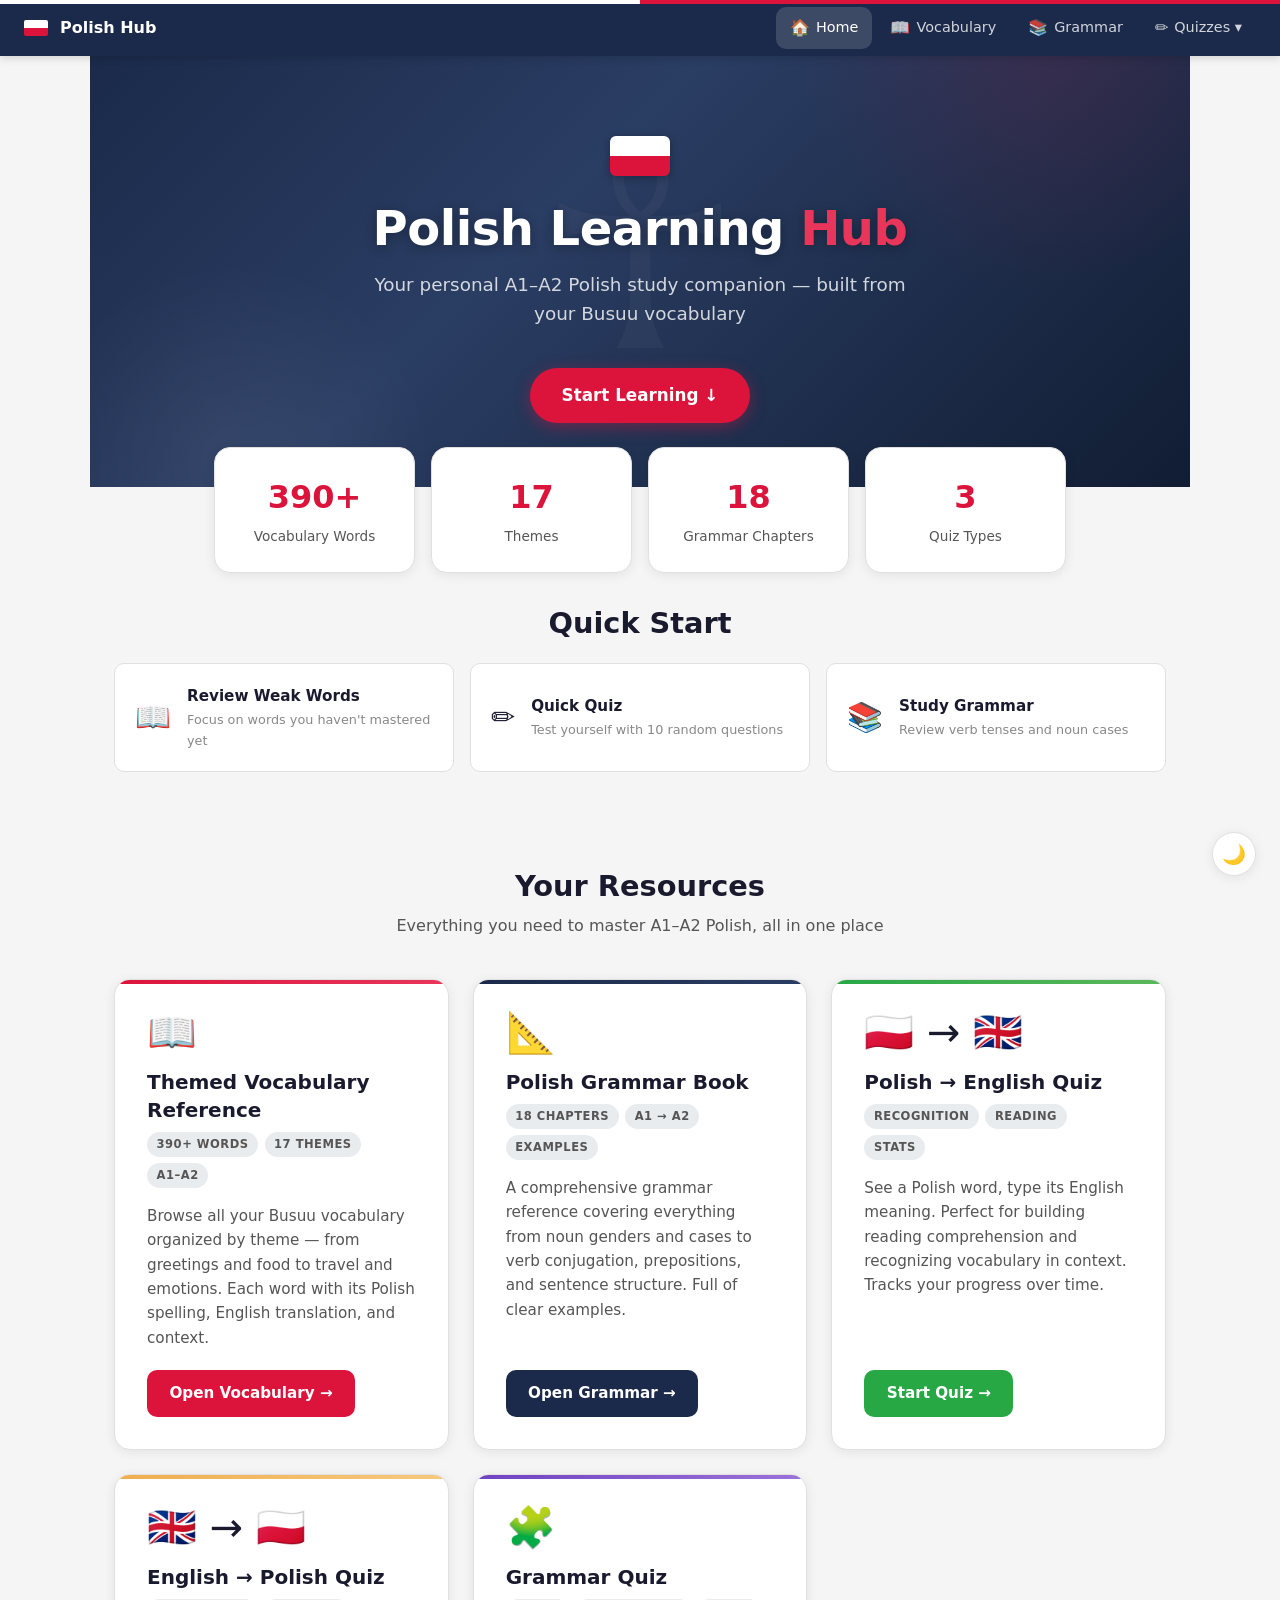
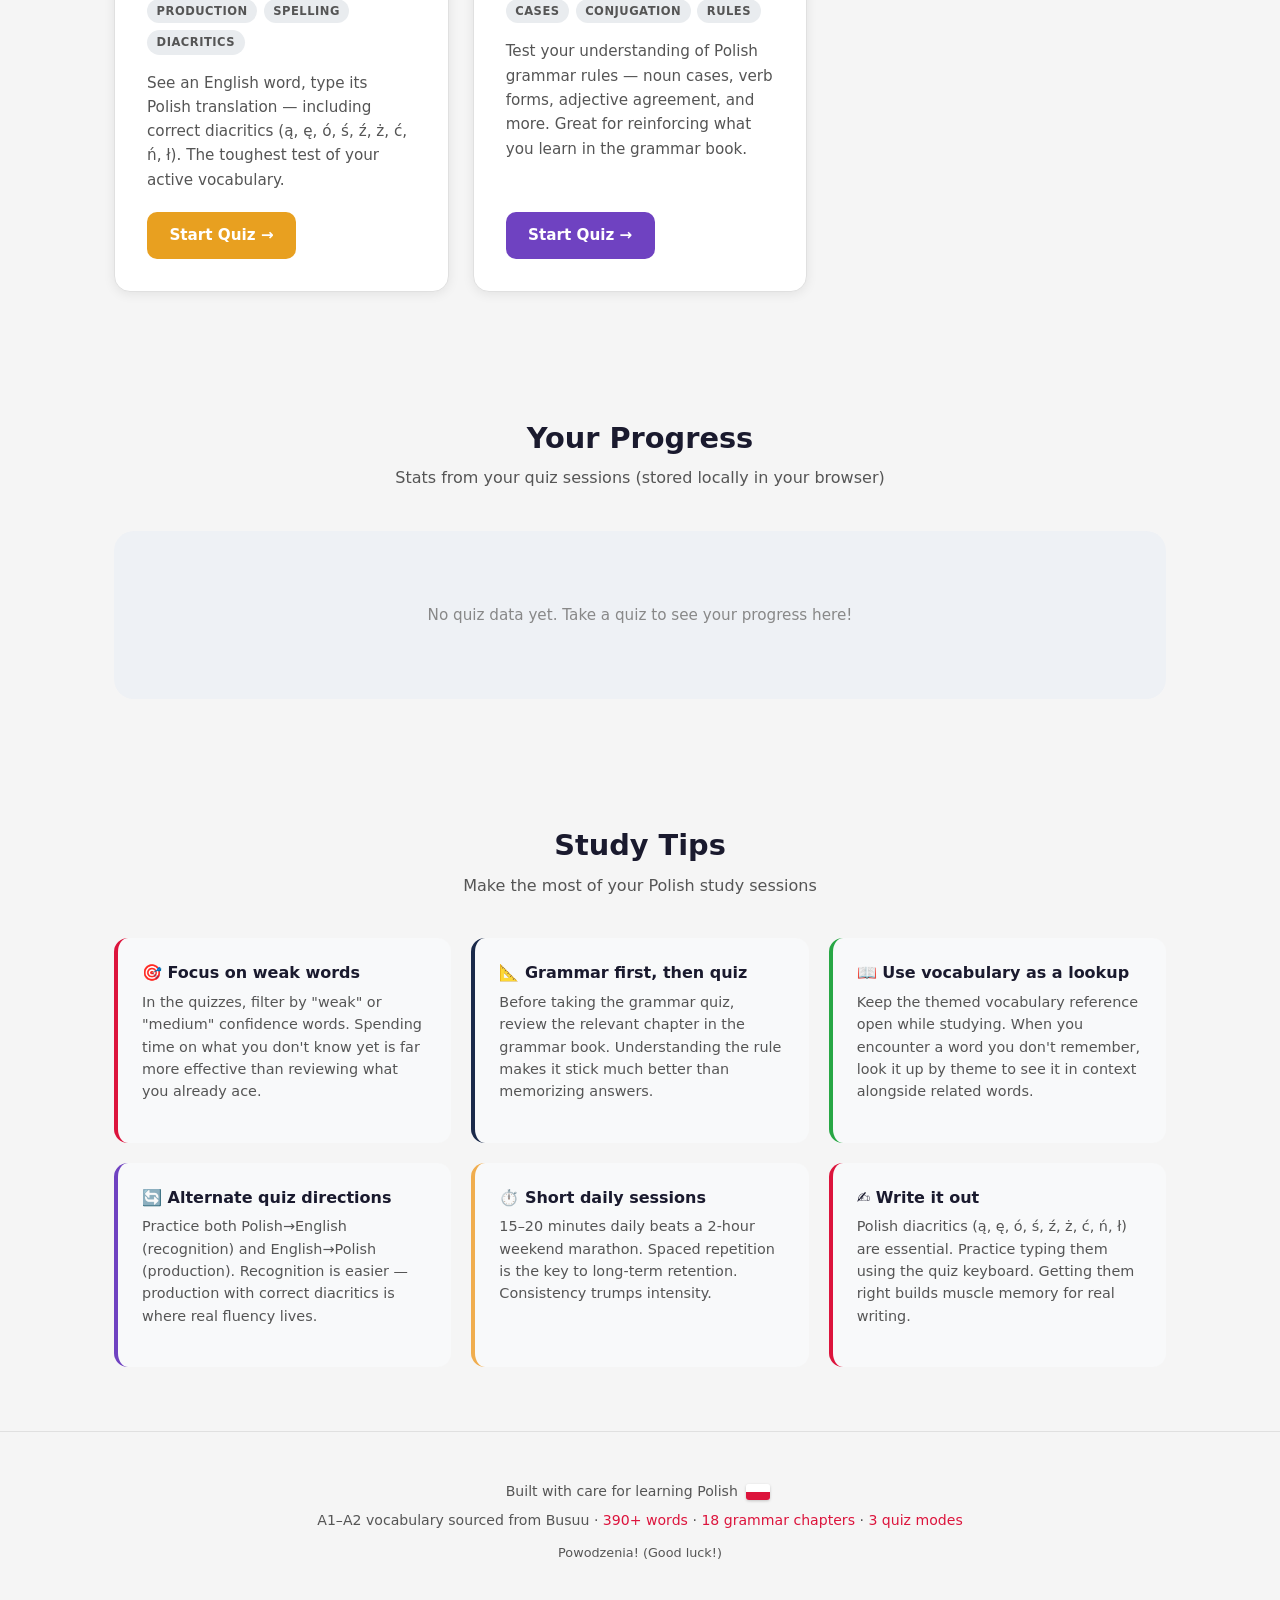
==== index.html @ c6f992fa "Polish Learning Platform - A1-A2" ====
<!DOCTYPE html>
<html lang="en">
<head>
<meta charset="UTF-8">
<meta name="viewport" content="width=device-width, initial-scale=1.0">
<title>Polish Learning Hub — A1-A2 Study Companion</title>
<link rel="stylesheet" href="css/base.css">
<link rel="stylesheet" href="css/components.css">
<link rel="stylesheet" href="css/layout.css">
<script src="js/shared.js" defer></script>
<style>
/* ── Page-specific variables ── */
:root {
  --navy-dark: #111d33;
  --hero-overlay: rgba(27,42,74,0.92);
  --section-alt: #eef1f5;
  --tip-bg: #f8f9fa;
  --stat-bar-bg: #e9ecef;
}

[data-theme="dark"] {
  --hero-overlay: rgba(13,17,23,0.92);
  --section-alt: #161b22;
  --tip-bg: #1c2333;
  --stat-bar-bg: #21262d;
}

/* ── Decorative flag stripe along top ── */
body::before {
  content: '';
  display: block;
  height: 4px;
  background: linear-gradient(90deg, #fff 50%, var(--red) 50%);
  position: fixed;
  top: 0;
  left: 0;
  right: 0;
  z-index: 1001;
}

/* ── Hero section ── */
.hero {
  position: relative;
  background: linear-gradient(135deg, var(--navy) 0%, var(--navy-light) 40%, var(--navy-dark) 100%);
  color: #fff;
  padding: 5rem 2rem 4rem;
  text-align: center;
  overflow: hidden;
}

/* Subtle diagonal flag accent */
.hero::before {
  content: '';
  position: absolute;
  top: -60%;
  right: -10%;
  width: 500px;
  height: 500px;
  background: radial-gradient(circle, rgba(220,20,60,0.12) 0%, transparent 70%);
  border-radius: 50%;
  pointer-events: none;
}
.hero::after {
  content: '';
  position: absolute;
  bottom: -40%;
  left: -5%;
  width: 400px;
  height: 400px;
  background: radial-gradient(circle, rgba(255,255,255,0.06) 0%, transparent 70%);
  border-radius: 50%;
  pointer-events: none;
}

/* Polish eagle silhouette in CSS */
.eagle-watermark {
  position: absolute;
  top: 50%;
  left: 50%;
  transform: translate(-50%, -50%);
  width: 320px;
  height: 320px;
  opacity: 0.03;
  pointer-events: none;
  font-size: 280px;
  line-height: 1;
  user-select: none;
}

.hero-content {
  position: relative;
  z-index: 2;
  max-width: 720px;
  margin: 0 auto;
}

.hero-flag {
  display: inline-flex;
  flex-direction: column;
  width: 60px;
  height: 40px;
  border-radius: 6px;
  overflow: hidden;
  box-shadow: 0 2px 8px rgba(0,0,0,0.3);
  margin-bottom: 1.5rem;
}
.hero-flag .top { background: #fff; flex: 1; }
.hero-flag .bottom { background: var(--red); flex: 1; }

.hero h1 {
  font-size: 3rem;
  font-weight: 800;
  letter-spacing: -0.5px;
  margin-bottom: 0.75rem;
  text-shadow: 0 2px 12px rgba(0,0,0,0.3);
  color: #fff;
}
.hero h1 span { color: var(--red-light); }

.hero-subtitle {
  font-size: 1.15rem;
  color: rgba(255,255,255,0.8);
  max-width: 540px;
  margin: 0 auto 2.5rem;
  line-height: 1.6;
}

.hero-cta {
  display: inline-flex;
  align-items: center;
  gap: 0.5rem;
  background: var(--red);
  color: #fff;
  text-decoration: none;
  padding: 0.85rem 2rem;
  border-radius: 50px;
  font-size: 1.05rem;
  font-weight: 600;
  transition: transform 0.2s, box-shadow 0.2s, background 0.2s;
  box-shadow: 0 4px 16px rgba(220,20,60,0.4);
}
.hero-cta:hover {
  transform: translateY(-2px);
  box-shadow: 0 6px 24px rgba(220,20,60,0.5);
  background: var(--red-light);
  color: #fff;
}

/* ── Stats bar ── */
.stats-bar {
  display: grid;
  grid-template-columns: repeat(4, 1fr);
  gap: 1rem;
  max-width: 900px;
  margin: -2.5rem auto 0;
  padding: 0 1.5rem;
  position: relative;
  z-index: 10;
}

.stat-card {
  background: var(--card-bg);
  border-radius: 16px;
  padding: 1.5rem 1rem;
  text-align: center;
  box-shadow: var(--shadow);
  border: 1px solid var(--border);
  transition: transform 0.3s, box-shadow 0.3s;
}
.stat-card:hover {
  transform: translateY(-4px);
  box-shadow: var(--shadow-hover);
}

.stat-number {
  font-size: 2rem;
  font-weight: 800;
  color: var(--red);
  display: block;
}
.stat-label {
  font-size: 0.85rem;
  color: var(--text-secondary);
  margin-top: 0.25rem;
  font-weight: 500;
}

/* ── Section common ── */
section {
  padding: 4rem 1.5rem;
  max-width: 1100px;
  margin: 0 auto;
}

.section-title {
  text-align: center;
  font-size: 1.8rem;
  font-weight: 700;
  margin-bottom: 0.5rem;
}
.section-subtitle {
  text-align: center;
  color: var(--text-secondary);
  margin-bottom: 2.5rem;
  font-size: 1rem;
}

/* ── Resource cards grid ── */
.resources-grid {
  display: grid;
  grid-template-columns: repeat(auto-fit, minmax(300px, 1fr));
  gap: 1.5rem;
}

.resource-card {
  background: var(--card-bg);
  border-radius: 16px;
  padding: 2rem;
  border: 1px solid var(--border);
  box-shadow: var(--shadow);
  transition: transform 0.3s, box-shadow 0.3s, border-color 0.3s;
  display: flex;
  flex-direction: column;
  position: relative;
  overflow: hidden;
}
.resource-card::before {
  content: '';
  position: absolute;
  top: 0;
  left: 0;
  right: 0;
  height: 4px;
  border-radius: 16px 16px 0 0;
}
.resource-card.vocab::before { background: linear-gradient(90deg, var(--red), var(--red-light)); }
.resource-card.grammar::before { background: linear-gradient(90deg, var(--navy), var(--navy-light)); }
.resource-card.quiz-pl::before { background: linear-gradient(90deg, #28a745, #5cb85c); }
.resource-card.quiz-en::before { background: linear-gradient(90deg, #f0ad4e, #f7c97e); }
.resource-card.quiz-gr::before { background: linear-gradient(90deg, #6f42c1, #9b72d8); }

.resource-card:hover {
  transform: translateY(-6px);
  box-shadow: var(--shadow-hover);
  border-color: var(--red);
}

.resource-icon {
  font-size: 2.5rem;
  margin-bottom: 1rem;
  line-height: 1;
}
.resource-card h3 {
  font-size: 1.25rem;
  font-weight: 700;
  margin-bottom: 0.5rem;
}
.resource-card p {
  color: var(--text-secondary);
  line-height: 1.6;
  font-size: 0.95rem;
  flex: 1;
  margin-bottom: 1.25rem;
}

.resource-tags {
  display: flex;
  gap: 0.4rem;
  flex-wrap: wrap;
  margin-bottom: 1rem;
}
.tag {
  font-size: 0.72rem;
  padding: 0.2rem 0.6rem;
  border-radius: 50px;
  background: var(--stat-bar-bg);
  color: var(--text-secondary);
  font-weight: 600;
  text-transform: uppercase;
  letter-spacing: 0.5px;
}

.resource-btn {
  display: inline-flex;
  align-items: center;
  justify-content: center;
  gap: 0.4rem;
  padding: 0.7rem 1.4rem;
  border-radius: var(--radius);
  text-decoration: none;
  font-weight: 600;
  font-size: 0.95rem;
  transition: background 0.2s, transform 0.15s;
  align-self: flex-start;
}
.resource-btn.primary {
  background: var(--red);
  color: #fff;
}
.resource-btn.primary:hover { background: var(--red-light); transform: translateY(-1px); color: #fff; }
.resource-btn.navy {
  background: var(--navy);
  color: #fff;
}
.resource-btn.navy:hover { background: var(--navy-light); transform: translateY(-1px); color: #fff; }
.resource-btn.green {
  background: var(--green);
  color: #fff;
}
.resource-btn.green:hover { background: #34c759; transform: translateY(-1px); color: #fff; }
.resource-btn.orange {
  background: #e8a020;
  color: #fff;
}
.resource-btn.orange:hover { background: var(--orange); transform: translateY(-1px); color: #fff; }
.resource-btn.purple {
  background: #6f42c1;
  color: #fff;
}
.resource-btn.purple:hover { background: #8255d0; transform: translateY(-1px); color: #fff; }

/* ── Quick Stats from localStorage ── */
.quick-stats-section {
  background: var(--section-alt);
  border-radius: 20px;
  padding: 2.5rem 2rem;
  margin-top: 1rem;
}

.quick-stats-grid {
  display: grid;
  grid-template-columns: repeat(auto-fit, minmax(260px, 1fr));
  gap: 1.25rem;
}

.qs-card {
  background: var(--card-bg);
  border-radius: var(--radius);
  padding: 1.25rem 1.5rem;
  border: 1px solid var(--border);
  display: flex;
  align-items: center;
  gap: 1rem;
}
.qs-icon {
  font-size: 1.8rem;
  flex-shrink: 0;
}
.qs-info h4 {
  font-size: 0.95rem;
  font-weight: 600;
  margin-bottom: 0.2rem;
}
.qs-info p {
  font-size: 0.85rem;
  color: var(--text-secondary);
}
.qs-value {
  margin-left: auto;
  font-size: 1.4rem;
  font-weight: 800;
  color: var(--red);
}

.no-stats {
  text-align: center;
  color: var(--text-muted);
  padding: 2rem;
  font-size: 0.95rem;
}

/* ── Study Tips ── */
.tips-grid {
  display: grid;
  grid-template-columns: repeat(auto-fit, minmax(280px, 1fr));
  gap: 1.25rem;
}

.tip-card {
  background: var(--tip-bg);
  border-radius: 14px;
  padding: 1.5rem;
  border-left: 4px solid var(--red);
  transition: transform 0.3s, box-shadow 0.3s;
}
.tip-card:hover {
  transform: translateY(-3px);
  box-shadow: var(--shadow);
}
.tip-card:nth-child(2) { border-left-color: var(--navy); }
.tip-card:nth-child(3) { border-left-color: var(--green); }
.tip-card:nth-child(4) { border-left-color: #6f42c1; }
.tip-card:nth-child(5) { border-left-color: var(--orange); }
.tip-card:nth-child(6) { border-left-color: var(--red); }

.tip-card h4 {
  font-size: 1rem;
  margin-bottom: 0.4rem;
  display: flex;
  align-items: center;
  gap: 0.5rem;
}
.tip-card p {
  color: var(--text-secondary);
  font-size: 0.9rem;
  line-height: 1.55;
}

/* ── Footer ── */
footer {
  text-align: center;
  padding: 3rem 1.5rem 2rem;
  color: var(--text-muted);
  font-size: 0.88rem;
  border-top: 1px solid var(--border);
}
footer .footer-flag {
  display: inline-flex;
  flex-direction: column;
  width: 24px;
  height: 16px;
  border-radius: 3px;
  overflow: hidden;
  vertical-align: middle;
  margin: 0 4px;
  box-shadow: 0 1px 3px rgba(0,0,0,0.2);
}
footer .footer-flag .top { background: #fff; flex: 1; }
footer .footer-flag .bottom { background: var(--red); flex: 1; }
footer p { margin-bottom: 0.4rem; }
footer a {
  color: var(--red);
  text-decoration: none;
}

/* ── Quick Start ── */
.quick-start { padding: var(--sp-8) 0; }
.quick-start h2 { margin-bottom: var(--sp-5); }
.quick-start__grid { display: grid; grid-template-columns: repeat(auto-fit, minmax(260px, 1fr)); gap: var(--sp-4); }
.quick-start__item {
  display: flex; align-items: center; gap: var(--sp-4); padding: var(--sp-5);
  background: var(--card-bg); border: 1px solid var(--border); border-radius: var(--radius);
  text-decoration: none; color: var(--text); transition: all 0.25s;
}
.quick-start__item:hover { border-color: var(--red); transform: translateY(-2px); box-shadow: var(--shadow-hover); color: var(--text); }
.quick-start__item strong { font-size: 0.95rem; display: block; margin-bottom: 2px; }
.quick-start__item p { font-size: 0.8rem; color: var(--text-muted); margin: 0; }
.qs-start-icon { font-size: 1.8rem; flex-shrink: 0; }

/* ── Scroll animations ── */
.animate-in {
  opacity: 0;
  transform: translateY(30px);
  transition: opacity 0.6s ease-out, transform 0.6s ease-out;
}
.animate-in.visible {
  opacity: 1;
  transform: translateY(0);
}

/* delay children for stagger effect */
.stagger > *:nth-child(1) { transition-delay: 0s; }
.stagger > *:nth-child(2) { transition-delay: 0.08s; }
.stagger > *:nth-child(3) { transition-delay: 0.16s; }
.stagger > *:nth-child(4) { transition-delay: 0.24s; }
.stagger > *:nth-child(5) { transition-delay: 0.32s; }

/* ── Responsive ── */
@media (max-width: 768px) {
  .hero { padding: 4rem 1.5rem 3.5rem; }
  .hero h1 { font-size: 2rem; }
  .hero-subtitle { font-size: 1rem; }
  .stats-bar {
    grid-template-columns: repeat(2, 1fr);
    gap: 0.75rem;
    margin-top: -2rem;
    padding: 0 1rem;
  }
  .stat-number { font-size: 1.5rem; }
  .resources-grid { grid-template-columns: 1fr; }
  .tips-grid { grid-template-columns: 1fr; }
  section { padding: 3rem 1rem; }
  .eagle-watermark { width: 200px; height: 200px; font-size: 180px; }
}

@media (max-width: 480px) {
  .hero h1 { font-size: 1.65rem; }
  .stats-bar { grid-template-columns: repeat(2, 1fr); }
  .stat-card { padding: 1rem 0.75rem; }
}

/* ── Print ── */
@media print {
  .hero { background: var(--navy) !important; -webkit-print-color-adjust: exact; print-color-adjust: exact; }
}
</style>
</head>
<body>

<!-- Hero -->
<section class="hero" id="main-content" role="main">
  <div class="eagle-watermark" aria-hidden="true">&#9765;</div>
  <div class="hero-content animate-in">
    <div class="hero-flag" aria-label="Polish flag"><div class="top"></div><div class="bottom"></div></div>
    <h1>Polish Learning <span>Hub</span></h1>
    <p class="hero-subtitle">Your personal A1&ndash;A2 Polish study companion &mdash; built from your Busuu vocabulary</p>
    <a href="#resources" class="hero-cta">Start Learning &darr;</a>
  </div>
</section>

<!-- Stats bar -->
<div class="stats-bar stagger">
  <div class="stat-card animate-in">
    <span class="stat-number">390+</span>
    <span class="stat-label">Vocabulary Words</span>
  </div>
  <div class="stat-card animate-in">
    <span class="stat-number">17</span>
    <span class="stat-label">Themes</span>
  </div>
  <div class="stat-card animate-in">
    <span class="stat-number">18</span>
    <span class="stat-label">Grammar Chapters</span>
  </div>
  <div class="stat-card animate-in">
    <span class="stat-number">3</span>
    <span class="stat-label">Quiz Types</span>
  </div>
</div>

<!-- Quick Start -->
<section class="quick-start">
  <div class="container">
    <h2 class="section-title animate-in">Quick Start</h2>
    <div class="quick-start__grid stagger">
      <a href="vocabulary.html" class="quick-start__item animate-in">
        <span class="qs-start-icon">📖</span>
        <div>
          <strong>Review Weak Words</strong>
          <p>Focus on words you haven't mastered yet</p>
        </div>
      </a>
      <a href="quiz-pl-en.html" class="quick-start__item animate-in">
        <span class="qs-start-icon">✏️</span>
        <div>
          <strong>Quick Quiz</strong>
          <p>Test yourself with 10 random questions</p>
        </div>
      </a>
      <a href="grammar.html" class="quick-start__item animate-in">
        <span class="qs-start-icon">📚</span>
        <div>
          <strong>Study Grammar</strong>
          <p>Review verb tenses and noun cases</p>
        </div>
      </a>
    </div>
  </div>
</section>

<!-- Resources -->
<section id="resources">
  <h2 class="section-title animate-in">Your Resources</h2>
  <p class="section-subtitle animate-in">Everything you need to master A1&ndash;A2 Polish, all in one place</p>

  <div class="resources-grid stagger">

    <!-- Vocabulary -->
    <div class="resource-card vocab animate-in">
      <div class="resource-icon">📖</div>
      <h3>Themed Vocabulary Reference</h3>
      <div class="resource-tags">
        <span class="tag">390+ words</span>
        <span class="tag">17 themes</span>
        <span class="tag">A1&ndash;A2</span>
      </div>
      <p>Browse all your Busuu vocabulary organized by theme &mdash; from greetings and food to travel and emotions. Each word with its Polish spelling, English translation, and context.</p>
      <a href="vocabulary.html" class="resource-btn primary">Open Vocabulary &rarr;</a>
    </div>

    <!-- Grammar -->
    <div class="resource-card grammar animate-in">
      <div class="resource-icon">📐</div>
      <h3>Polish Grammar Book</h3>
      <div class="resource-tags">
        <span class="tag">18 chapters</span>
        <span class="tag">A1 &rarr; A2</span>
        <span class="tag">examples</span>
      </div>
      <p>A comprehensive grammar reference covering everything from noun genders and cases to verb conjugation, prepositions, and sentence structure. Full of clear examples.</p>
      <a href="grammar.html" class="resource-btn navy">Open Grammar &rarr;</a>
    </div>

    <!-- Quiz PL-EN -->
    <div class="resource-card quiz-pl animate-in">
      <div class="resource-icon">🇵🇱 &rarr; 🇬🇧</div>
      <h3>Polish &rarr; English Quiz</h3>
      <div class="resource-tags">
        <span class="tag">recognition</span>
        <span class="tag">reading</span>
        <span class="tag">stats</span>
      </div>
      <p>See a Polish word, type its English meaning. Perfect for building reading comprehension and recognizing vocabulary in context. Tracks your progress over time.</p>
      <a href="quiz-pl-en.html" class="resource-btn green">Start Quiz &rarr;</a>
    </div>

    <!-- Quiz EN-PL -->
    <div class="resource-card quiz-en animate-in">
      <div class="resource-icon">🇬🇧 &rarr; 🇵🇱</div>
      <h3>English &rarr; Polish Quiz</h3>
      <div class="resource-tags">
        <span class="tag">production</span>
        <span class="tag">spelling</span>
        <span class="tag">diacritics</span>
      </div>
      <p>See an English word, type its Polish translation &mdash; including correct diacritics (ą, ę, ó, ś, ź, ż, ć, ń, ł). The toughest test of your active vocabulary.</p>
      <a href="quiz-en-pl.html" class="resource-btn orange">Start Quiz &rarr;</a>
    </div>

    <!-- Quiz Grammar -->
    <div class="resource-card quiz-gr animate-in">
      <div class="resource-icon">🧩</div>
      <h3>Grammar Quiz</h3>
      <div class="resource-tags">
        <span class="tag">cases</span>
        <span class="tag">conjugation</span>
        <span class="tag">rules</span>
      </div>
      <p>Test your understanding of Polish grammar rules &mdash; noun cases, verb forms, adjective agreement, and more. Great for reinforcing what you learn in the grammar book.</p>
      <a href="quiz-grammar.html" class="resource-btn purple">Start Quiz &rarr;</a>
    </div>

  </div>
</section>

<!-- Quick Stats from localStorage -->
<section>
  <h2 class="section-title animate-in">Your Progress</h2>
  <p class="section-subtitle animate-in">Stats from your quiz sessions (stored locally in your browser)</p>
  <div class="quick-stats-section animate-in">
    <div id="quick-stats-container">
      <div class="no-stats">Loading your stats...</div>
    </div>
  </div>
</section>

<!-- Study Tips -->
<section>
  <h2 class="section-title animate-in">Study Tips</h2>
  <p class="section-subtitle animate-in">Make the most of your Polish study sessions</p>

  <div class="tips-grid stagger">
    <div class="tip-card animate-in">
      <h4>🎯 Focus on weak words</h4>
      <p>In the quizzes, filter by "weak" or "medium" confidence words. Spending time on what you don't know yet is far more effective than reviewing what you already ace.</p>
    </div>
    <div class="tip-card animate-in">
      <h4>📐 Grammar first, then quiz</h4>
      <p>Before taking the grammar quiz, review the relevant chapter in the grammar book. Understanding the rule makes it stick much better than memorizing answers.</p>
    </div>
    <div class="tip-card animate-in">
      <h4>📖 Use vocabulary as a lookup</h4>
      <p>Keep the themed vocabulary reference open while studying. When you encounter a word you don't remember, look it up by theme to see it in context alongside related words.</p>
    </div>
    <div class="tip-card animate-in">
      <h4>🔄 Alternate quiz directions</h4>
      <p>Practice both Polish&rarr;English (recognition) and English&rarr;Polish (production). Recognition is easier &mdash; production with correct diacritics is where real fluency lives.</p>
    </div>
    <div class="tip-card animate-in">
      <h4>⏱️ Short daily sessions</h4>
      <p>15&ndash;20 minutes daily beats a 2-hour weekend marathon. Spaced repetition is the key to long-term retention. Consistency trumps intensity.</p>
    </div>
    <div class="tip-card animate-in">
      <h4>✍️ Write it out</h4>
      <p>Polish diacritics (ą, ę, ó, ś, ź, ż, ć, ń, ł) are essential. Practice typing them using the quiz keyboard. Getting them right builds muscle memory for real writing.</p>
    </div>
  </div>
</section>

<!-- Footer -->
<footer>
  <p>Built with care for learning Polish <span class="footer-flag" aria-label="Polish flag"><span class="top"></span><span class="bottom"></span></span></p>
  <p>A1&ndash;A2 vocabulary sourced from Busuu &middot; <a href="vocabulary.html">390+ words</a> &middot; <a href="grammar.html">18 grammar chapters</a> &middot; <a href="quiz-pl-en.html">3 quiz modes</a></p>
  <p style="margin-top: 0.75rem; font-size: 0.8rem;">Powodzenia! (Good luck!)</p>
</footer>

<script>
// ── Scroll animations with IntersectionObserver ──
const observer = new IntersectionObserver((entries) => {
  entries.forEach(entry => {
    if (entry.isIntersecting) {
      entry.target.classList.add('visible');
    }
  });
}, { threshold: 0.1, rootMargin: '0px 0px -40px 0px' });

document.querySelectorAll('.animate-in').forEach(el => observer.observe(el));

// ── Quick Stats from localStorage ──
function loadQuickStats() {
  const container = document.getElementById('quick-stats-container');
  const stats = [];

  try {
    // PL→EN quiz stats
    const plStats = JSON.parse(localStorage.getItem('plquiz_stats') || '{}');
    if (plStats.totalAnswered) {
      const pct = Math.round((plStats.totalCorrect / plStats.totalAnswered) * 100);
      stats.push({
        icon: '🇵🇱',
        title: 'Polish → English Quiz',
        detail: `${plStats.totalCorrect}/${plStats.totalAnswered} correct (${pct}%)`,
        value: pct + '%'
      });
    }

    // EN→PL quiz stats
    const enStats = JSON.parse(localStorage.getItem('polishQuizStats') || '{}');
    if (enStats.totalAnswered) {
      const pct = Math.round((enStats.totalCorrect / enStats.totalAnswered) * 100);
      stats.push({
        icon: '🇬🇧',
        title: 'English → Polish Quiz',
        detail: `${enStats.totalCorrect}/${enStats.totalAnswered} correct` + (enStats.bestStreak ? ` · Best streak: ${enStats.bestStreak}` : ''),
        value: pct + '%'
      });
      if (enStats.diacriticMisses) {
        stats.push({
          icon: '✍️',
          title: 'Diacritic Misses',
          detail: 'Times diacritics were wrong (ą, ę, ó, etc.)',
          value: enStats.diacriticMisses
        });
      }
    }

    // Grammar quiz stats
    const grStats = JSON.parse(localStorage.getItem('polishGrammarStats') || '{}');
    if (grStats.totalAnswered) {
      const pct = Math.round((grStats.totalCorrect / grStats.totalAnswered) * 100);
      stats.push({
        icon: '🧩',
        title: 'Grammar Quiz',
        detail: `${grStats.totalCorrect}/${grStats.totalAnswered} correct (${pct}%)`,
        value: pct + '%'
      });
    }
  } catch {}

  if (stats.length === 0) {
    container.innerHTML = '<div class="no-stats">No quiz data yet. Take a quiz to see your progress here!</div>';
    return;
  }

  let html = '<div class="quick-stats-grid">';
  stats.forEach(s => {
    html += `
      <div class="qs-card">
        <div class="qs-icon">${s.icon}</div>
        <div class="qs-info">
          <h4>${s.title}</h4>
          <p>${s.detail}</p>
        </div>
        <div class="qs-value">${s.value}</div>
      </div>`;
  });
  html += '</div>';
  container.innerHTML = html;
}
loadQuickStats();
</script>

</body>
</html>
---- css/base.css ----
/* base.css — Design tokens, reset, typography, dark mode, focus styles */

/* ===== RESET ===== */
*, *::before, *::after {
  box-sizing: border-box;
  margin: 0;
  padding: 0;
}

/* ===== DESIGN TOKENS ===== */
:root {
  /* Brand colors */
  --red: #DC143C;
  --red-light: #e8365a;
  --red-dark: #b91133;
  --navy: #1B2A4A;
  --navy-light: #2a3d63;

  /* Semantic colors */
  --green: #28a745;
  --green-light: #34c759;
  --orange: #f0ad4e;
  --orange-light: #f5c06d;
  --blue: #3b82f6;
  --purple: #8b5cf6;
  --pink: #ec4899;
  --teal: #14b8a6;
  --amber: #f59e0b;
  --indigo: #6366f1;
  --slate: #64748b;

  /* Feedback */
  --success: #28a745;
  --error: #dc3545;
  --warning: #f0ad4e;
  --info: #3b82f6;

  /* Light mode */
  --bg: #f5f5f5;
  --bg-alt: #eef1f5;
  --card-bg: #ffffff;
  --text: #1a1a2e;
  --text-secondary: #555;
  --text-muted: #888;
  --border: #e0e0e0;
  --input-bg: #ffffff;
  --shadow: 0 2px 12px rgba(0,0,0,0.08);
  --shadow-hover: 0 6px 24px rgba(0,0,0,0.12);
  --overlay: rgba(0,0,0,0.5);

  /* Typography */
  --font: 'Segoe UI', system-ui, -apple-system, BlinkMacSystemFont, sans-serif;
  --font-mono: 'Consolas', 'Monaco', monospace;

  /* Spacing scale (4px base) */
  --sp-1: 4px;
  --sp-2: 8px;
  --sp-3: 12px;
  --sp-4: 16px;
  --sp-5: 20px;
  --sp-6: 24px;
  --sp-8: 32px;
  --sp-10: 40px;
  --sp-12: 48px;
  --sp-16: 64px;

  /* Border radius */
  --radius-sm: 6px;
  --radius: 10px;
  --radius-lg: 16px;
  --radius-full: 9999px;

  /* Transitions */
  --ease: 0.25s ease;

  /* Layout */
  --nav-height: 56px;
  --max-width: 1200px;
  --content-width: 800px;
}

/* ===== DARK MODE ===== */
[data-theme="dark"] {
  --bg: #0d1117;
  --bg-alt: #161b22;
  --card-bg: #161b22;
  --text: #e6edf3;
  --text-secondary: #8b949e;
  --text-muted: #6e7681;
  --border: #30363d;
  --input-bg: #21262d;
  --shadow: 0 2px 12px rgba(0,0,0,0.3);
  --shadow-hover: 0 6px 24px rgba(0,0,0,0.5);
  --overlay: rgba(0,0,0,0.7);
}

/* ===== BASE STYLES ===== */
html {
  scroll-behavior: smooth;
  scroll-padding-top: calc(var(--nav-height) + 16px);
}

body {
  font-family: var(--font);
  background: var(--bg);
  color: var(--text);
  line-height: 1.6;
  min-height: 100vh;
  -webkit-font-smoothing: antialiased;
  -moz-osx-font-smoothing: grayscale;
  padding-top: var(--nav-height);
  transition: background var(--ease), color var(--ease);
}

/* ===== TYPOGRAPHY SCALE ===== */
h1 { font-size: 2rem; font-weight: 700; line-height: 1.2; color: var(--text); }
h2 { font-size: 1.5rem; font-weight: 700; line-height: 1.3; color: var(--text); }
h3 { font-size: 1.25rem; font-weight: 600; line-height: 1.4; color: var(--text); }
h4 { font-size: 1.1rem; font-weight: 600; line-height: 1.4; color: var(--text); }
h5 { font-size: 1rem; font-weight: 600; line-height: 1.5; color: var(--text); }

p { margin-bottom: var(--sp-4); color: var(--text-secondary); }

a {
  color: var(--red);
  text-decoration: none;
  transition: color var(--ease);
}
a:hover { color: var(--red-light); }

/* ===== FOCUS STYLES ===== */
:focus-visible {
  outline: 2px solid var(--blue);
  outline-offset: 2px;
  border-radius: var(--radius-sm);
}

[data-theme="dark"] :focus-visible {
  outline-color: #58a6ff;
}

button:focus-visible, a:focus-visible, input:focus-visible, select:focus-visible {
  outline: 2px solid var(--blue);
  outline-offset: 2px;
}

/* ===== SKIP LINK ===== */
.skip-link {
  position: absolute;
  top: -100%;
  left: var(--sp-4);
  background: var(--navy);
  color: #fff;
  padding: var(--sp-2) var(--sp-4);
  border-radius: var(--radius-sm);
  z-index: 10000;
  font-size: 0.875rem;
  transition: top 0.2s;
}
.skip-link:focus {
  top: var(--sp-2);
}

/* ===== SCROLLBAR ===== */
::-webkit-scrollbar { width: 8px; height: 8px; }
::-webkit-scrollbar-track { background: var(--bg); }
::-webkit-scrollbar-thumb { background: var(--border); border-radius: 4px; }
::-webkit-scrollbar-thumb:hover { background: var(--text-muted); }

/* ===== UTILITIES ===== */
.sr-only {
  position: absolute;
  width: 1px;
  height: 1px;
  padding: 0;
  margin: -1px;
  overflow: hidden;
  clip: rect(0,0,0,0);
  border: 0;
}

.container {
  max-width: var(--max-width);
  margin: 0 auto;
  padding: 0 var(--sp-6);
}

.container--narrow {
  max-width: var(--content-width);
  margin: 0 auto;
  padding: 0 var(--sp-6);
}

.text-center { text-align: center; }
.text-muted { color: var(--text-muted); }
.mt-1 { margin-top: var(--sp-1); }
.mt-2 { margin-top: var(--sp-2); }
.mt-4 { margin-top: var(--sp-4); }
.mt-6 { margin-top: var(--sp-6); }
.mt-8 { margin-top: var(--sp-8); }
.mb-2 { margin-bottom: var(--sp-2); }
.mb-4 { margin-bottom: var(--sp-4); }
.mb-6 { margin-bottom: var(--sp-6); }
.mb-8 { margin-bottom: var(--sp-8); }

/* ===== RESPONSIVE BASE ===== */
@media (max-width: 1024px) {
  :root {
    --sp-6: 20px;
  }
}

@media (max-width: 768px) {
  h1 { font-size: 1.6rem; }
  h2 { font-size: 1.3rem; }
  h3 { font-size: 1.1rem; }
  body { padding-top: var(--nav-height); }
}

@media (max-width: 480px) {
  h1 { font-size: 1.4rem; }
  h2 { font-size: 1.15rem; }
  :root {
    --sp-6: 16px;
  }
}
---- css/components.css ----
/* components.css — Shared UI components: buttons, cards, badges, inputs, keyboard, toggles */

/* ===== BUTTONS ===== */
.btn {
  display: inline-flex;
  align-items: center;
  justify-content: center;
  gap: var(--sp-2);
  padding: 10px 20px;
  border: none;
  border-radius: var(--radius);
  font-family: var(--font);
  font-size: 0.95rem;
  font-weight: 600;
  cursor: pointer;
  transition: all var(--ease);
  text-decoration: none;
  line-height: 1.4;
  white-space: nowrap;
}
.btn:hover { transform: translateY(-1px); }
.btn:active { transform: translateY(0); }

.btn--primary { background: var(--red); color: #fff; }
.btn--primary:hover { background: var(--red-light); color: #fff; }

.btn--navy { background: var(--navy); color: #fff; }
.btn--navy:hover { background: var(--navy-light); color: #fff; }

.btn--green { background: var(--green); color: #fff; }
.btn--green:hover { background: var(--green-light); color: #fff; }

.btn--orange { background: var(--orange); color: #fff; }
.btn--orange:hover { background: var(--orange-light); color: #fff; }

.btn--purple { background: var(--purple); color: #fff; }
.btn--purple:hover { opacity: 0.9; color: #fff; }

.btn--outline {
  background: transparent;
  border: 1.5px solid var(--border);
  color: var(--text);
}
.btn--outline:hover {
  border-color: var(--red);
  color: var(--red);
  background: transparent;
}

.btn--ghost {
  background: transparent;
  color: var(--text-secondary);
  padding: 8px 14px;
}
.btn--ghost:hover { background: var(--bg-alt); color: var(--text); }

.btn--sm { padding: 6px 14px; font-size: 0.85rem; border-radius: var(--radius-sm); }
.btn--lg { padding: 14px 28px; font-size: 1.05rem; }
.btn--block { width: 100%; }
.btn--icon {
  width: 40px;
  height: 40px;
  padding: 0;
  border-radius: var(--radius);
  font-size: 1.1rem;
}

.btn[disabled] {
  opacity: 0.5;
  cursor: not-allowed;
  transform: none;
}

/* ===== CARDS ===== */
.card {
  background: var(--card-bg);
  border: 1px solid var(--border);
  border-radius: var(--radius-lg);
  padding: var(--sp-6);
  box-shadow: var(--shadow);
  transition: all var(--ease);
}
.card:hover {
  box-shadow: var(--shadow-hover);
}
.card--flat {
  box-shadow: none;
}
.card--flat:hover {
  box-shadow: none;
}
.card--accent-top {
  border-top: 3px solid var(--red);
}
.card--clickable {
  cursor: pointer;
}
.card--clickable:hover {
  transform: translateY(-2px);
}

/* ===== BADGES ===== */
.badge {
  display: inline-flex;
  align-items: center;
  padding: 3px 10px;
  border-radius: var(--radius-full);
  font-size: 0.75rem;
  font-weight: 600;
  letter-spacing: 0.02em;
  line-height: 1.5;
}
.badge--verb { background: #dbeafe; color: #1e40af; }
.badge--noun { background: #dcfce7; color: #166534; }
.badge--adj { background: #ffedd5; color: #9a3412; }
.badge--adverb { background: #fef3c7; color: #92400e; }
.badge--phrase { background: #ede9fe; color: #5b21b6; }
.badge--number { background: #e0e7ff; color: #3730a3; }
.badge--pronoun { background: #fce7f3; color: #9d174d; }
.badge--conjunction { background: #ccfbf1; color: #0f766e; }
.badge--particle { background: #f1f5f9; color: #475569; }

[data-theme="dark"] .badge--verb { background: #1e3a5f; color: #93c5fd; }
[data-theme="dark"] .badge--noun { background: #14532d; color: #86efac; }
[data-theme="dark"] .badge--adj { background: #78350f; color: #fbbf24; }
[data-theme="dark"] .badge--adverb { background: #713f12; color: #fcd34d; }
[data-theme="dark"] .badge--phrase { background: #3b0764; color: #c4b5fd; }
[data-theme="dark"] .badge--number { background: #312e81; color: #a5b4fc; }
[data-theme="dark"] .badge--pronoun { background: #831843; color: #f9a8d4; }
[data-theme="dark"] .badge--conjunction { background: #134e4a; color: #5eead4; }
[data-theme="dark"] .badge--particle { background: #334155; color: #94a3b8; }

/* ===== STRENGTH DOTS ===== */
.strength-dots {
  display: inline-flex;
  gap: 4px;
  align-items: center;
}
.strength-dot {
  width: 8px;
  height: 8px;
  border-radius: 50%;
  background: var(--border);
}
.strength-dot.active.strong { background: var(--green); }
.strength-dot.active.medium { background: var(--orange); }
.strength-dot.active.weak { background: var(--error); }

/* ===== FORM INPUTS ===== */
.input {
  width: 100%;
  padding: 10px 14px;
  border: 1.5px solid var(--border);
  border-radius: var(--radius);
  background: var(--input-bg);
  color: var(--text);
  font-family: var(--font);
  font-size: 0.95rem;
  transition: border-color var(--ease), box-shadow var(--ease);
}
.input:focus {
  outline: none;
  border-color: var(--blue);
  box-shadow: 0 0 0 3px rgba(59,130,246,0.15);
}
.input::placeholder { color: var(--text-muted); }

.select {
  padding: 10px 14px;
  border: 1.5px solid var(--border);
  border-radius: var(--radius);
  background: var(--input-bg);
  color: var(--text);
  font-family: var(--font);
  font-size: 0.95rem;
  cursor: pointer;
  transition: border-color var(--ease);
}
.select:focus {
  outline: none;
  border-color: var(--blue);
}

/* ===== POLISH KEYBOARD ===== */
.polish-keyboard {
  display: flex;
  flex-wrap: wrap;
  gap: 6px;
  justify-content: center;
  padding: var(--sp-3) 0;
}
.polish-keyboard .key-btn {
  width: 40px;
  height: 40px;
  border: 1.5px solid var(--border);
  border-radius: var(--radius-sm);
  background: var(--card-bg);
  color: var(--text);
  font-size: 1.1rem;
  font-family: var(--font);
  cursor: pointer;
  display: flex;
  align-items: center;
  justify-content: center;
  transition: all var(--ease);
}
.polish-keyboard .key-btn:hover {
  background: var(--red);
  color: #fff;
  border-color: var(--red);
}

/* ===== TOGGLE SWITCH ===== */
.toggle {
  position: relative;
  width: 48px;
  height: 26px;
  background: var(--border);
  border-radius: var(--radius-full);
  cursor: pointer;
  transition: background var(--ease);
  border: none;
  flex-shrink: 0;
}
.toggle::after {
  content: '';
  position: absolute;
  top: 3px;
  left: 3px;
  width: 20px;
  height: 20px;
  border-radius: 50%;
  background: #fff;
  transition: transform var(--ease);
  box-shadow: 0 1px 3px rgba(0,0,0,0.2);
}
.toggle.active { background: var(--green); }
.toggle.active::after { transform: translateX(22px); }

/* ===== DARK MODE TOGGLE (fixed position) ===== */
.theme-toggle {
  position: fixed;
  bottom: var(--sp-6);
  right: var(--sp-6);
  z-index: 999;
  width: 44px;
  height: 44px;
  border-radius: 50%;
  background: var(--card-bg);
  border: 1.5px solid var(--border);
  color: var(--text);
  font-size: 1.2rem;
  cursor: pointer;
  display: flex;
  align-items: center;
  justify-content: center;
  box-shadow: var(--shadow);
  transition: all var(--ease);
}
.theme-toggle:hover {
  box-shadow: var(--shadow-hover);
  transform: scale(1.05);
}

/* ===== FEEDBACK STATES ===== */
.feedback-correct {
  background: rgba(40,167,69,0.1) !important;
  border-color: var(--green) !important;
}
.feedback-wrong {
  background: rgba(220,53,69,0.1) !important;
  border-color: var(--error) !important;
}
.feedback-almost {
  background: rgba(240,173,78,0.1) !important;
  border-color: var(--orange) !important;
}

/* ===== PILL / CHIP ===== */
.chip {
  display: inline-flex;
  align-items: center;
  gap: 4px;
  padding: 5px 12px;
  border-radius: var(--radius-full);
  font-size: 0.8rem;
  font-weight: 500;
  border: 1px solid var(--border);
  background: var(--card-bg);
  color: var(--text-secondary);
  cursor: pointer;
  transition: all var(--ease);
}
.chip:hover, .chip.active {
  background: var(--red);
  color: #fff;
  border-color: var(--red);
}

/* ===== SECTION HEADER ===== */
.section-header {
  display: flex;
  align-items: center;
  gap: var(--sp-3);
  margin-bottom: var(--sp-6);
}
.section-header h2 {
  margin: 0;
}
.section-header .count {
  background: var(--bg-alt);
  padding: 2px 10px;
  border-radius: var(--radius-full);
  font-size: 0.8rem;
  color: var(--text-muted);
  font-weight: 600;
}

/* ===== EMPTY STATE ===== */
.empty-state {
  text-align: center;
  padding: var(--sp-12) var(--sp-6);
  color: var(--text-muted);
}
.empty-state .icon { font-size: 2.5rem; margin-bottom: var(--sp-4); }
.empty-state p { font-size: 1rem; margin: 0; }

/* ===== EXAMPLE BOX (grammar) ===== */
.example-box {
  background: var(--bg-alt);
  border-left: 4px solid var(--orange);
  border-radius: 0 var(--radius) var(--radius) 0;
  padding: var(--sp-4) var(--sp-5);
  margin: var(--sp-4) 0;
}
.example-box .polish {
  font-size: 1.05rem;
  font-weight: 600;
  color: var(--text);
  margin-bottom: var(--sp-1);
}
.example-box .english {
  font-size: 0.9rem;
  color: var(--text-secondary);
  font-style: italic;
}

/* ===== VOCAB CALLOUT BOX ===== */
.vocab-box {
  background: rgba(40,167,69,0.08);
  border: 1px solid rgba(40,167,69,0.2);
  border-radius: var(--radius);
  padding: var(--sp-4) var(--sp-5);
  margin: var(--sp-4) 0;
}
[data-theme="dark"] .vocab-box {
  background: rgba(40,167,69,0.1);
  border-color: rgba(40,167,69,0.25);
}
.vocab-box .label {
  font-size: 0.8rem;
  font-weight: 700;
  color: var(--green);
  text-transform: uppercase;
  letter-spacing: 0.05em;
  margin-bottom: var(--sp-2);
}

/* ===== PROGRESS BAR ===== */
.progress-bar {
  width: 100%;
  height: 8px;
  background: var(--bg-alt);
  border-radius: var(--radius-full);
  overflow: hidden;
}
.progress-bar__fill {
  height: 100%;
  background: var(--red);
  border-radius: var(--radius-full);
  transition: width 0.4s ease;
}

/* ===== RESPONSIVE ===== */
@media (max-width: 480px) {
  .btn { padding: 9px 16px; font-size: 0.9rem; }
  .btn--lg { padding: 12px 22px; font-size: 1rem; }
  .card { padding: var(--sp-4); border-radius: var(--radius); }
  .polish-keyboard .key-btn { width: 36px; height: 36px; font-size: 1rem; }
  .theme-toggle { width: 40px; height: 40px; bottom: var(--sp-4); right: var(--sp-4); }
}
---- css/layout.css ----
/* layout.css — Navigation, page layout, grid systems, responsive breakpoints */

/* ===== TOP NAVIGATION ===== */
.top-nav {
  position: fixed;
  top: 0;
  left: 0;
  right: 0;
  height: var(--nav-height);
  background: var(--navy);
  display: flex;
  align-items: center;
  justify-content: space-between;
  padding: 0 var(--sp-6);
  z-index: 1000;
  box-shadow: 0 2px 8px rgba(0,0,0,0.15);
}

.top-nav__brand {
  display: flex;
  align-items: center;
  gap: var(--sp-3);
  text-decoration: none;
  color: #fff;
  font-weight: 700;
  font-size: 1rem;
  flex-shrink: 0;
}
.top-nav__brand:hover { color: #fff; }

.top-nav__flag {
  display: flex;
  flex-direction: column;
  width: 24px;
  height: 16px;
  border-radius: 2px;
  overflow: hidden;
  flex-shrink: 0;
}
.top-nav__flag-top { background: #fff; flex: 1; }
.top-nav__flag-bottom { background: var(--red); flex: 1; }

.top-nav__links {
  display: flex;
  align-items: center;
  gap: var(--sp-1);
  list-style: none;
  margin: 0;
  padding: 0;
}

.top-nav__link {
  display: flex;
  align-items: center;
  gap: 6px;
  padding: 8px 14px;
  color: rgba(255,255,255,0.8);
  text-decoration: none;
  font-size: 0.9rem;
  font-weight: 500;
  border-radius: var(--radius);
  transition: all var(--ease);
  white-space: nowrap;
}
.top-nav__link:hover {
  color: #fff;
  background: rgba(255,255,255,0.1);
}
.top-nav__link.active {
  color: #fff;
  background: rgba(255,255,255,0.15);
}
.top-nav__link .icon {
  font-size: 1rem;
}

/* Quiz dropdown */
.top-nav__dropdown {
  position: relative;
}
.top-nav__dropdown-menu {
  display: none;
  position: absolute;
  top: 100%;
  right: 0;
  margin-top: var(--sp-2);
  background: var(--card-bg);
  border: 1px solid var(--border);
  border-radius: var(--radius);
  box-shadow: var(--shadow-hover);
  min-width: 200px;
  padding: var(--sp-2);
  z-index: 1001;
}
.top-nav__dropdown:hover .top-nav__dropdown-menu,
.top-nav__dropdown.open .top-nav__dropdown-menu {
  display: block;
}
.top-nav__dropdown-item {
  display: flex;
  align-items: center;
  gap: var(--sp-2);
  padding: 10px 14px;
  color: var(--text);
  text-decoration: none;
  font-size: 0.9rem;
  border-radius: var(--radius-sm);
  transition: background var(--ease);
}
.top-nav__dropdown-item:hover {
  background: var(--bg-alt);
  color: var(--text);
}
.top-nav__dropdown-item .icon { font-size: 1rem; }

/* Mobile hamburger */
.top-nav__hamburger {
  display: none;
  width: 36px;
  height: 36px;
  border: none;
  background: transparent;
  color: #fff;
  font-size: 1.4rem;
  cursor: pointer;
  align-items: center;
  justify-content: center;
  border-radius: var(--radius-sm);
}
.top-nav__hamburger:hover {
  background: rgba(255,255,255,0.1);
}

/* Mobile nav overlay */
.mobile-nav-overlay {
  display: none;
  position: fixed;
  inset: 0;
  background: var(--overlay);
  z-index: 999;
}
.mobile-nav-overlay.active {
  display: block;
}

.mobile-nav {
  position: fixed;
  top: 0;
  right: -280px;
  width: 280px;
  height: 100%;
  background: var(--card-bg);
  z-index: 1001;
  transition: right 0.3s ease;
  padding: var(--sp-6);
  padding-top: calc(var(--nav-height) + var(--sp-4));
  overflow-y: auto;
}
.mobile-nav.active {
  right: 0;
}
.mobile-nav__link {
  display: flex;
  align-items: center;
  gap: var(--sp-3);
  padding: 12px var(--sp-4);
  color: var(--text);
  text-decoration: none;
  font-size: 1rem;
  font-weight: 500;
  border-radius: var(--radius);
  transition: background var(--ease);
  margin-bottom: var(--sp-1);
}
.mobile-nav__link:hover, .mobile-nav__link.active {
  background: var(--bg-alt);
  color: var(--red);
}
.mobile-nav__divider {
  height: 1px;
  background: var(--border);
  margin: var(--sp-3) 0;
}
.mobile-nav__label {
  font-size: 0.75rem;
  font-weight: 700;
  text-transform: uppercase;
  letter-spacing: 0.08em;
  color: var(--text-muted);
  padding: var(--sp-2) var(--sp-4);
}

/* ===== BREADCRUMBS ===== */
.breadcrumbs {
  display: flex;
  align-items: center;
  gap: var(--sp-2);
  padding: var(--sp-4) 0;
  font-size: 0.85rem;
  color: var(--text-muted);
  flex-wrap: wrap;
}
.breadcrumbs a {
  color: var(--text-secondary);
  text-decoration: none;
}
.breadcrumbs a:hover { color: var(--red); }
.breadcrumbs .sep { color: var(--text-muted); }
.breadcrumbs .current { color: var(--text); font-weight: 500; }

/* ===== PAGE HEADER ===== */
.page-header {
  padding: var(--sp-8) 0 var(--sp-6);
}
.page-header h1 {
  margin-bottom: var(--sp-2);
}
.page-header p {
  color: var(--text-secondary);
  font-size: 1rem;
  margin: 0;
}

/* ===== GRID LAYOUTS ===== */
.grid {
  display: grid;
  gap: var(--sp-6);
}
.grid--2 { grid-template-columns: repeat(2, 1fr); }
.grid--3 { grid-template-columns: repeat(3, 1fr); }
.grid--4 { grid-template-columns: repeat(4, 1fr); }
.grid--auto { grid-template-columns: repeat(auto-fit, minmax(280px, 1fr)); }
.grid--auto-sm { grid-template-columns: repeat(auto-fit, minmax(200px, 1fr)); }

/* ===== FLEX LAYOUTS ===== */
.flex { display: flex; }
.flex--wrap { flex-wrap: wrap; }
.flex--center { align-items: center; justify-content: center; }
.flex--between { justify-content: space-between; }
.flex--gap-2 { gap: var(--sp-2); }
.flex--gap-3 { gap: var(--sp-3); }
.flex--gap-4 { gap: var(--sp-4); }

/* ===== FILTER BAR ===== */
.filter-bar {
  display: flex;
  align-items: center;
  gap: var(--sp-3);
  padding: var(--sp-4);
  background: var(--card-bg);
  border: 1px solid var(--border);
  border-radius: var(--radius-lg);
  margin-bottom: var(--sp-6);
  flex-wrap: wrap;
}
.filter-bar .input,
.filter-bar .select {
  flex: 1;
  min-width: 150px;
}

/* ===== TABLES ===== */
.table-wrap {
  overflow-x: auto;
  -webkit-overflow-scrolling: touch;
  margin: var(--sp-4) 0;
  border-radius: var(--radius);
  border: 1px solid var(--border);
}
table {
  width: 100%;
  border-collapse: collapse;
  font-size: 0.9rem;
}
th {
  background: var(--navy);
  color: #fff;
  padding: 10px 14px;
  text-align: left;
  font-weight: 600;
  font-size: 0.85rem;
}
td {
  padding: 10px 14px;
  border-bottom: 1px solid var(--border);
}
tr:last-child td { border-bottom: none; }
tr:nth-child(even) { background: var(--bg-alt); }

[data-theme="dark"] th { background: var(--navy-light); }

/* ===== RESPONSIVE BREAKPOINTS ===== */
@media (max-width: 1024px) {
  .grid--4 { grid-template-columns: repeat(2, 1fr); }
  .grid--3 { grid-template-columns: repeat(2, 1fr); }
}

@media (max-width: 768px) {
  /* Navigation: hide desktop links, show hamburger */
  .top-nav__links { display: none; }
  .top-nav__hamburger { display: flex; }

  .grid--4 { grid-template-columns: repeat(2, 1fr); }
  .grid--3 { grid-template-columns: 1fr; }
  .grid--2 { grid-template-columns: 1fr; }

  .filter-bar {
    flex-direction: column;
    align-items: stretch;
  }
  .filter-bar .input,
  .filter-bar .select {
    min-width: 100%;
  }

  .table-wrap { font-size: 0.85rem; }
}

@media (max-width: 480px) {
  .grid--4 { grid-template-columns: 1fr; }
  .grid--auto { grid-template-columns: 1fr; }

  .breadcrumbs { font-size: 0.8rem; }

  .page-header { padding: var(--sp-5) 0 var(--sp-4); }
}
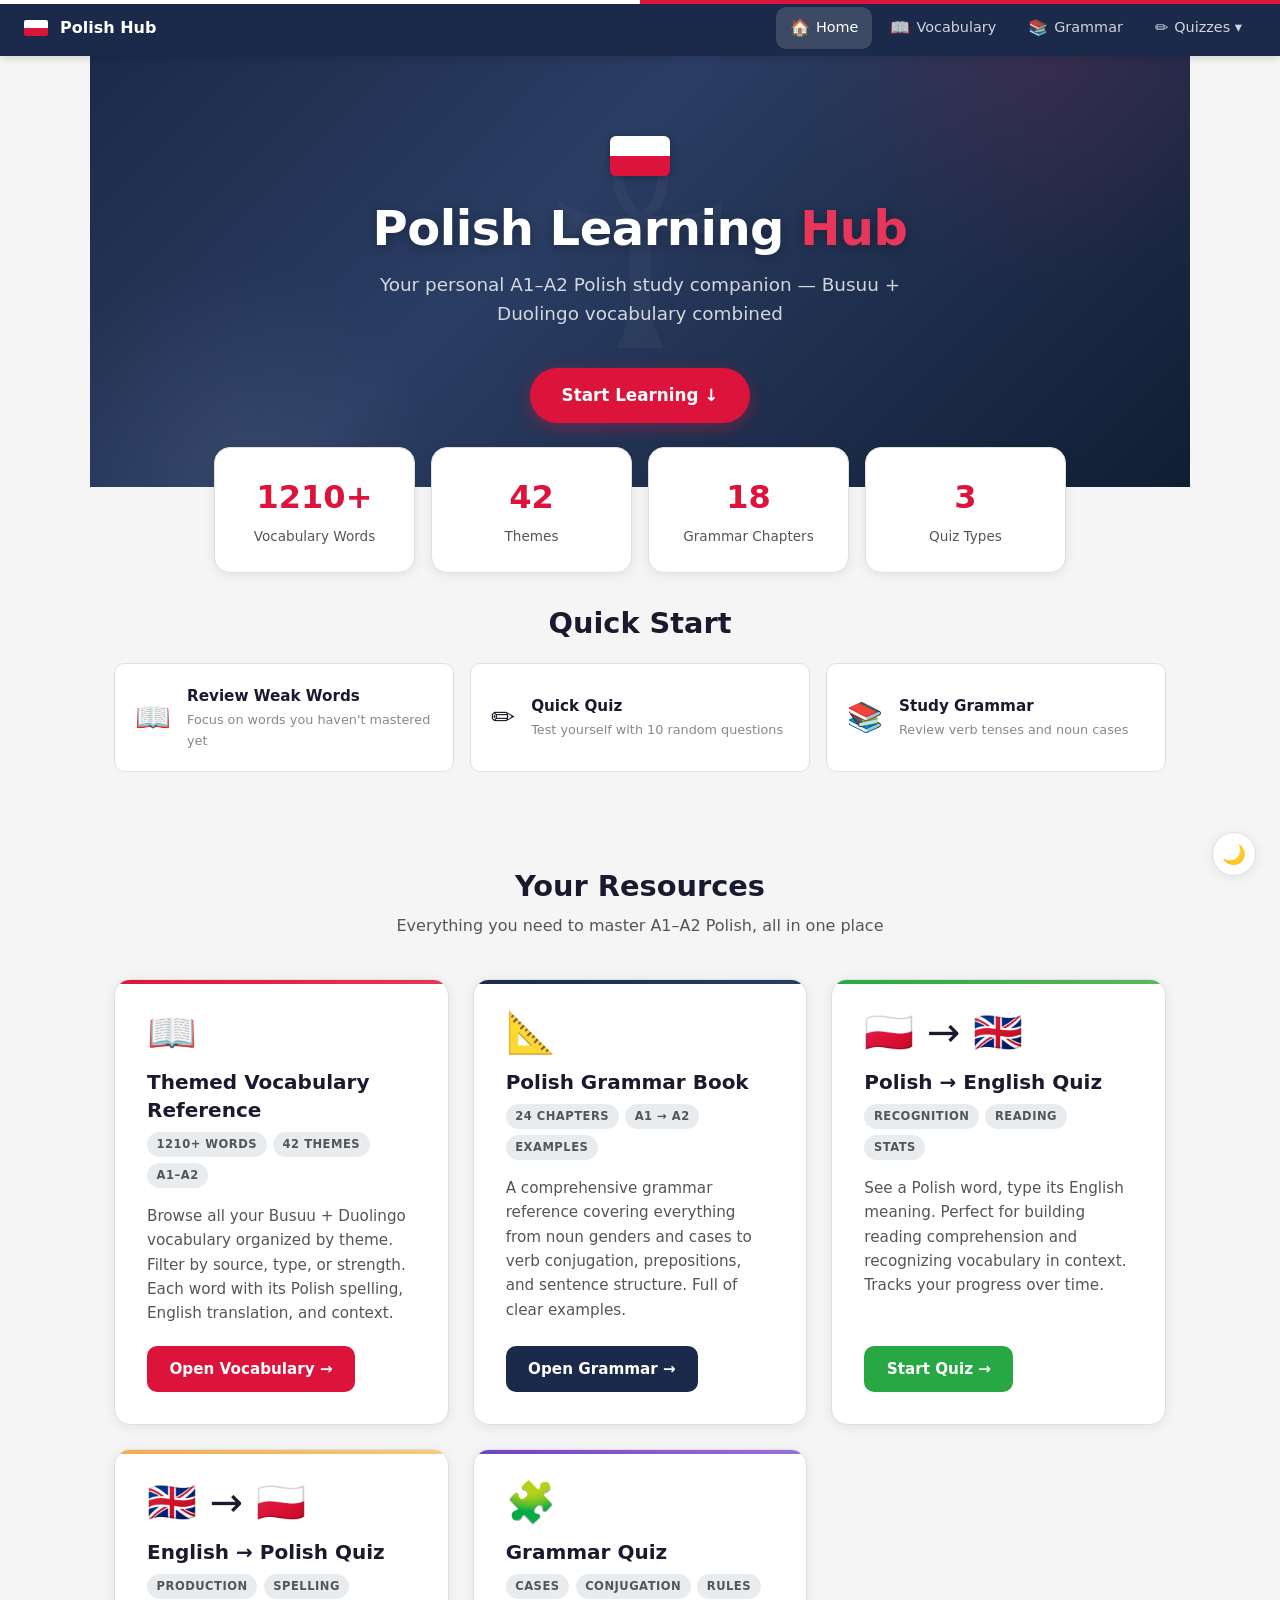
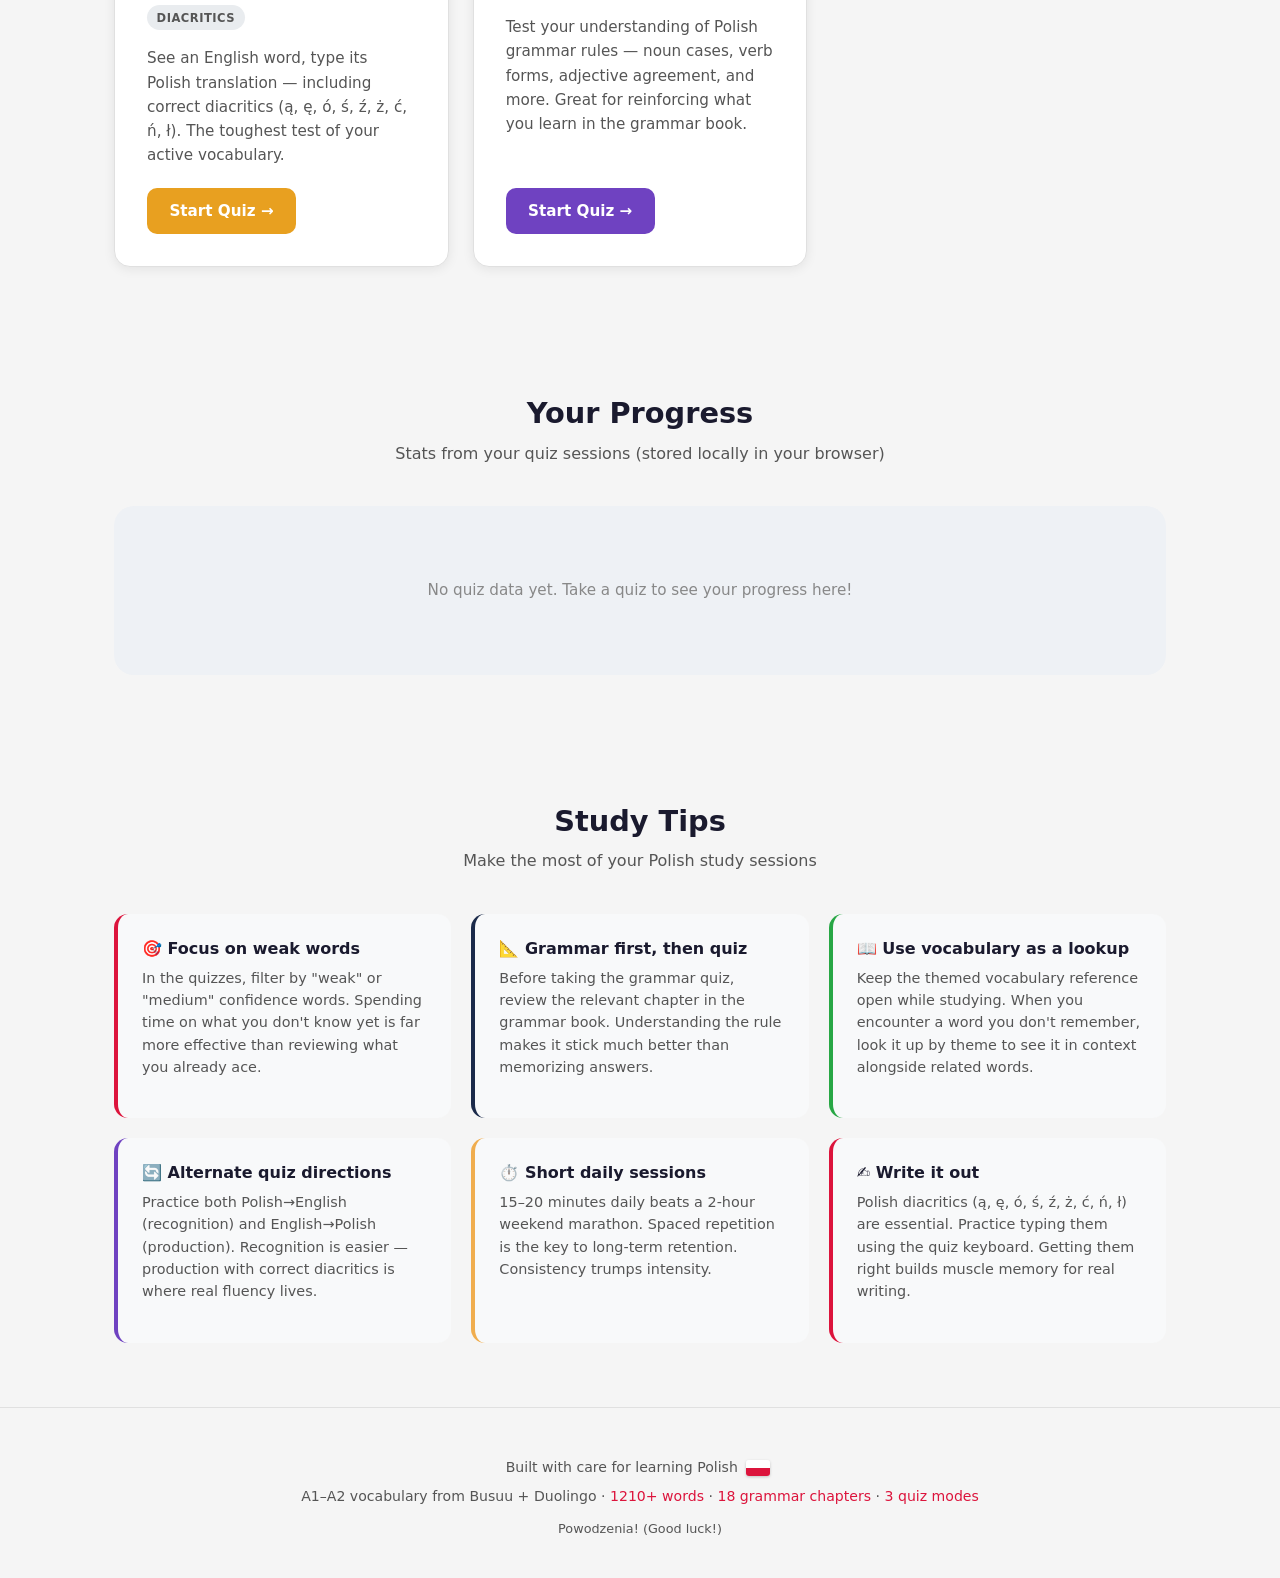
==== commit 49fb6c08: "feat: merge Duolingo vocabulary + grammar chapters + add word feature - Merged 774 Duolingo words in" ====
--- a/index.html
+++ b/index.html
@@ -503,7 +503,7 @@
   <div class="hero-content animate-in">
     <div class="hero-flag" aria-label="Polish flag"><div class="top"></div><div class="bottom"></div></div>
     <h1>Polish Learning <span>Hub</span></h1>
-    <p class="hero-subtitle">Your personal A1&ndash;A2 Polish study companion &mdash; built from your Busuu vocabulary</p>
+    <p class="hero-subtitle">Your personal A1&ndash;A2 Polish study companion &mdash; Busuu + Duolingo vocabulary combined</p>
     <a href="#resources" class="hero-cta">Start Learning &darr;</a>
   </div>
 </section>
@@ -511,11 +511,11 @@
 <!-- Stats bar -->
 <div class="stats-bar stagger">
   <div class="stat-card animate-in">
-    <span class="stat-number">390+</span>
+    <span class="stat-number">1210+</span>
     <span class="stat-label">Vocabulary Words</span>
   </div>
   <div class="stat-card animate-in">
-    <span class="stat-number">17</span>
+    <span class="stat-number">42</span>
     <span class="stat-label">Themes</span>
   </div>
   <div class="stat-card animate-in">
@@ -570,11 +570,11 @@
       <div class="resource-icon">📖</div>
       <h3>Themed Vocabulary Reference</h3>
       <div class="resource-tags">
-        <span class="tag">390+ words</span>
-        <span class="tag">17 themes</span>
+        <span class="tag">1210+ words</span>
+        <span class="tag">42 themes</span>
         <span class="tag">A1&ndash;A2</span>
       </div>
-      <p>Browse all your Busuu vocabulary organized by theme &mdash; from greetings and food to travel and emotions. Each word with its Polish spelling, English translation, and context.</p>
+      <p>Browse all your Busuu + Duolingo vocabulary organized by theme. Filter by source, type, or strength. Each word with its Polish spelling, English translation, and context.</p>
       <a href="vocabulary.html" class="resource-btn primary">Open Vocabulary &rarr;</a>
     </div>
 
@@ -583,7 +583,7 @@
       <div class="resource-icon">📐</div>
       <h3>Polish Grammar Book</h3>
       <div class="resource-tags">
-        <span class="tag">18 chapters</span>
+        <span class="tag">24 chapters</span>
         <span class="tag">A1 &rarr; A2</span>
         <span class="tag">examples</span>
       </div>
@@ -680,7 +680,7 @@
 <!-- Footer -->
 <footer>
   <p>Built with care for learning Polish <span class="footer-flag" aria-label="Polish flag"><span class="top"></span><span class="bottom"></span></span></p>
-  <p>A1&ndash;A2 vocabulary sourced from Busuu &middot; <a href="vocabulary.html">390+ words</a> &middot; <a href="grammar.html">18 grammar chapters</a> &middot; <a href="quiz-pl-en.html">3 quiz modes</a></p>
+  <p>A1&ndash;A2 vocabulary from Busuu + Duolingo &middot; <a href="vocabulary.html">1210+ words</a> &middot; <a href="grammar.html">18 grammar chapters</a> &middot; <a href="quiz-pl-en.html">3 quiz modes</a></p>
   <p style="margin-top: 0.75rem; font-size: 0.8rem;">Powodzenia! (Good luck!)</p>
 </footer>
 
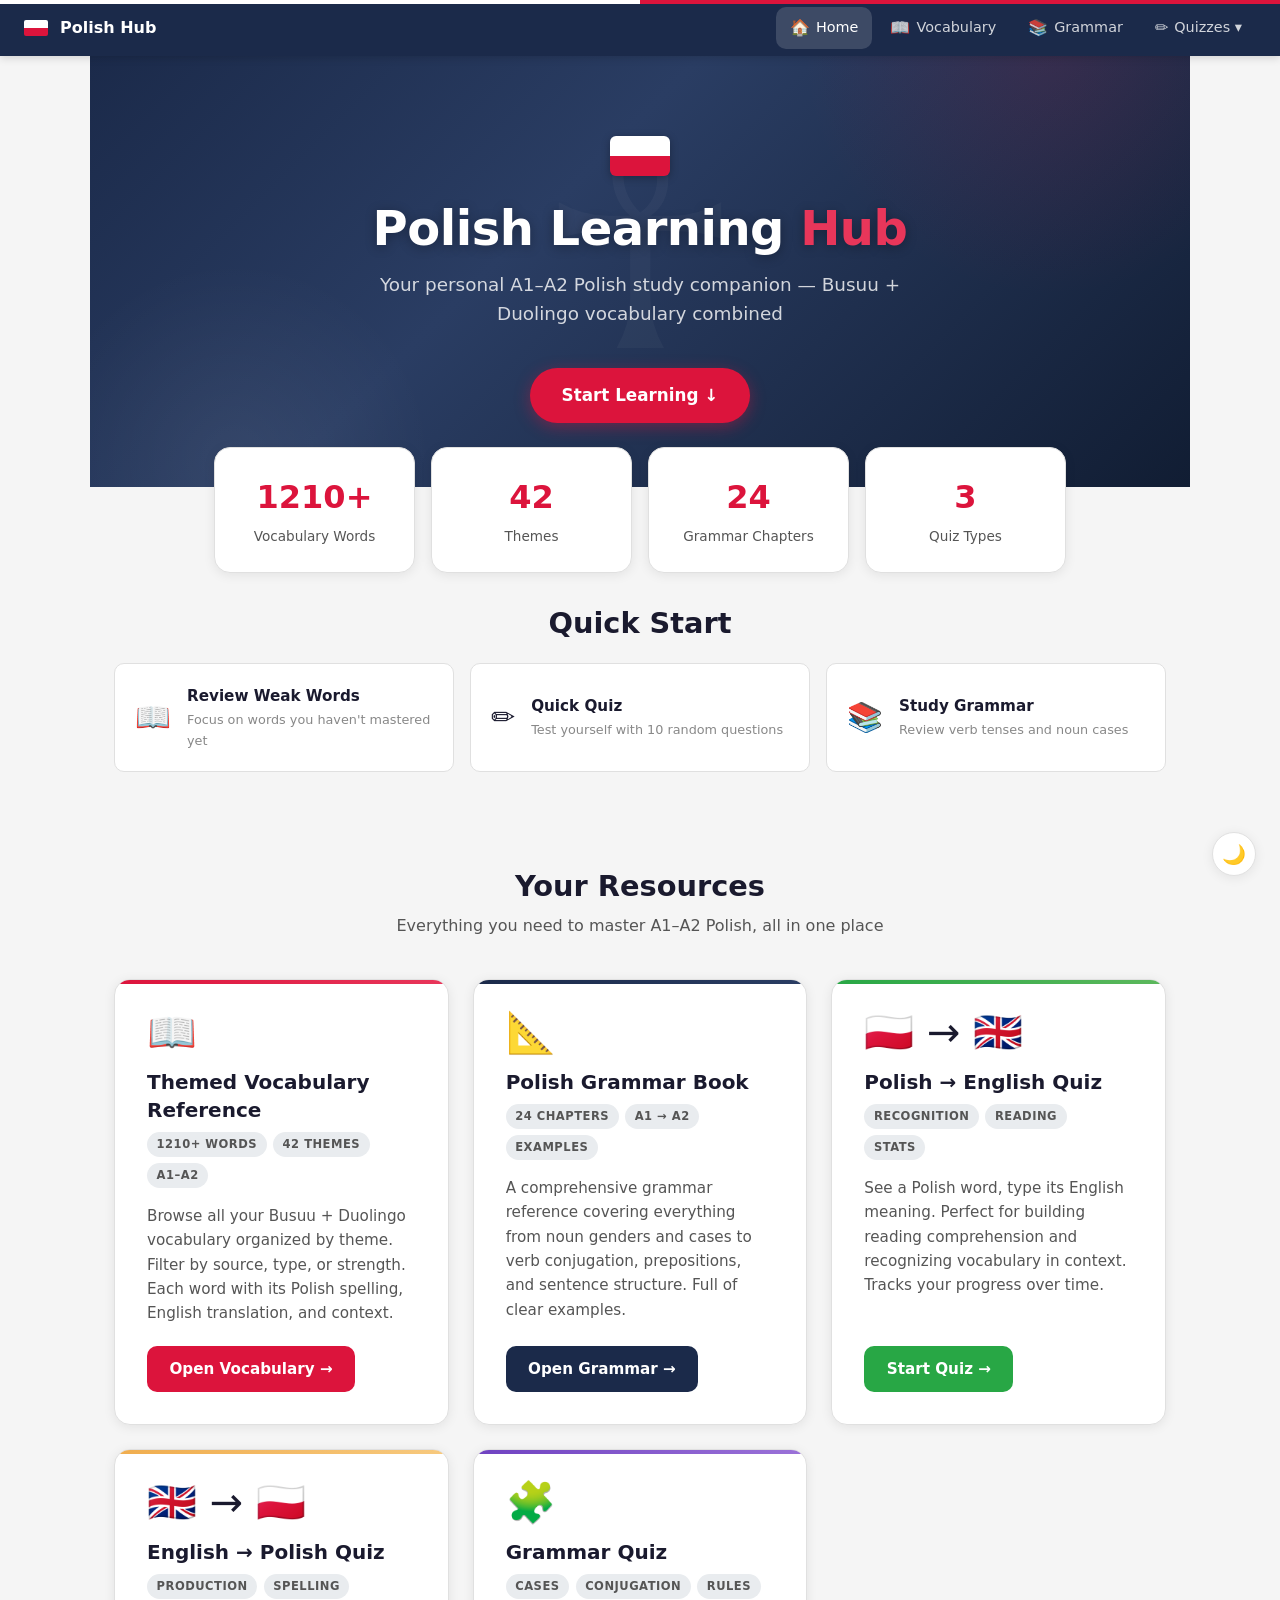
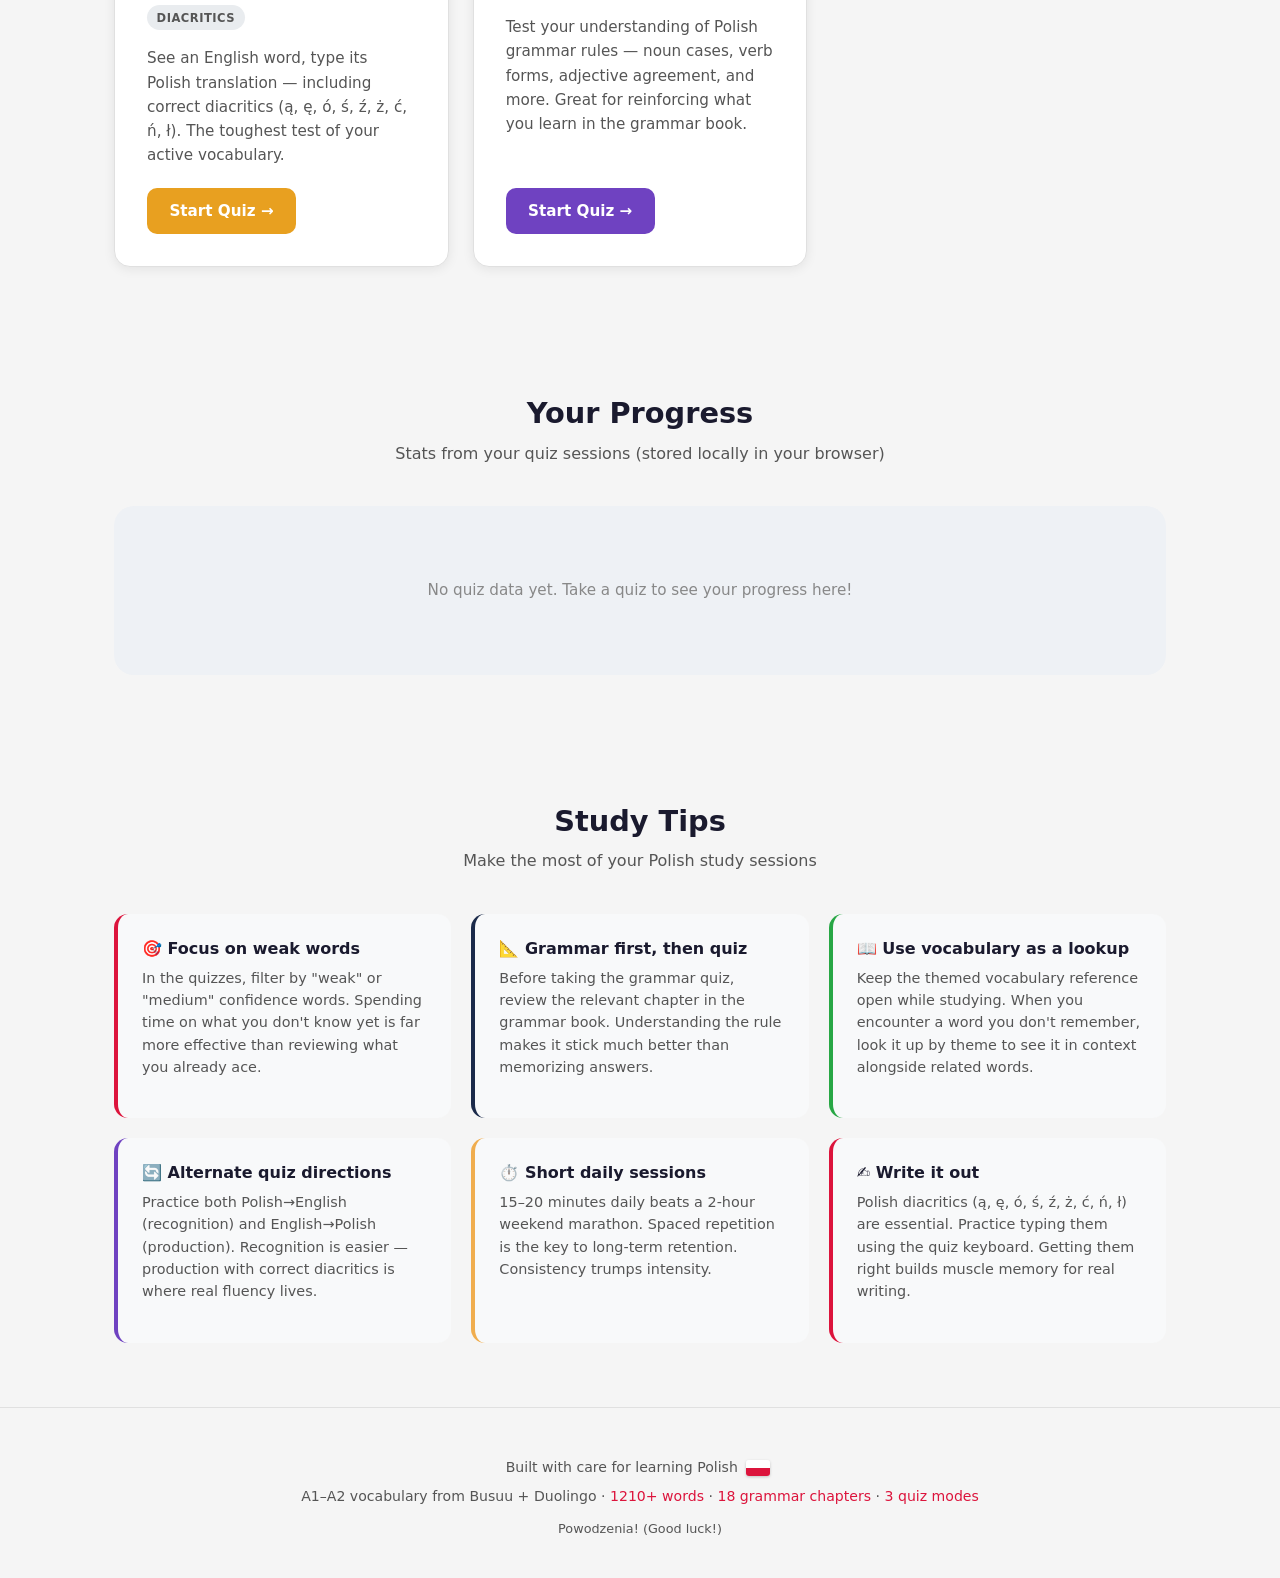
==== commit 03882364: "fix: remove strength system from vocabulary, fix grammar chapter count to 24 - Removed strength fiel" ====
--- a/index.html
+++ b/index.html
@@ -519,7 +519,7 @@
     <span class="stat-label">Themes</span>
   </div>
   <div class="stat-card animate-in">
-    <span class="stat-number">18</span>
+    <span class="stat-number">24</span>
     <span class="stat-label">Grammar Chapters</span>
   </div>
   <div class="stat-card animate-in">
